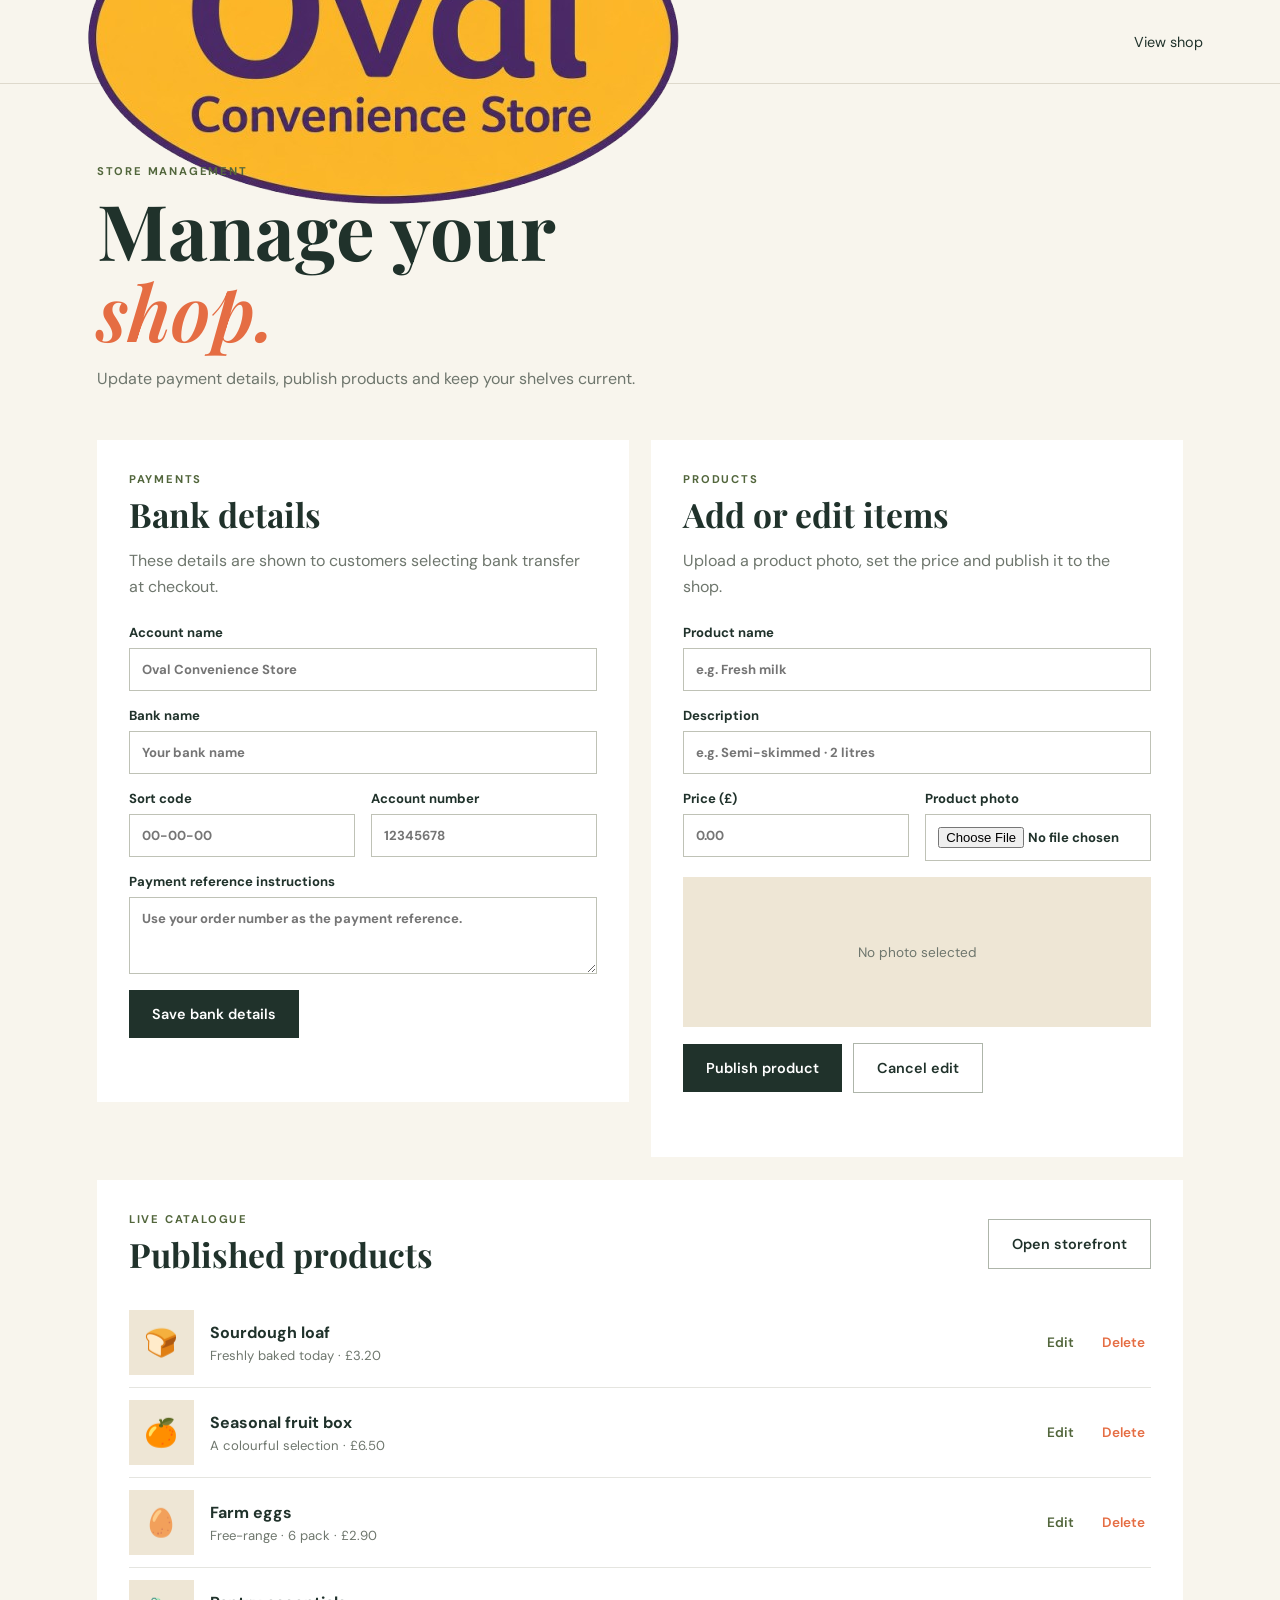
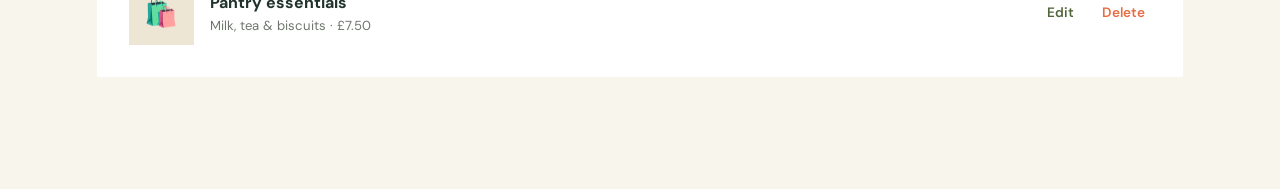
==== admin.html @ 6a3dcc47 "Add store admin and cart quantity controls" ====
<!doctype html>
<html lang="en">
<head>
  <meta charset="UTF-8"><meta name="viewport" content="width=device-width, initial-scale=1.0">
  <title>Admin | Oval Convenience Store</title>
  <link rel="preconnect" href="https://fonts.googleapis.com"><link rel="preconnect" href="https://fonts.gstatic.com" crossorigin>
  <link href="https://fonts.googleapis.com/css2?family=DM+Sans:wght@400;500;600;700&family=Playfair+Display:wght@600;700&display=swap" rel="stylesheet">
  <link rel="stylesheet" href="styles.css"><link rel="stylesheet" href="admin.css">
</head>
<body>
  <header class="site-header"><a class="brand" href="index.html" aria-label="Return to store"><img class="brand-logo" src="assets/oval-convenience-store-logo.png" alt="Oval Convenience Store"></a><nav><a href="index.html">View shop</a></nav></header>
  <main class="admin-page">
    <div class="admin-intro"><p class="eyebrow">STORE MANAGEMENT</p><h1>Manage your <em>shop.</em></h1><p>Update payment details, publish products and keep your shelves current.</p></div>
    <div class="admin-layout">
      <section class="admin-card"><p class="eyebrow">PAYMENTS</p><h2>Bank details</h2><p class="card-copy">These details are shown to customers selecting bank transfer at checkout.</p>
        <form id="bankForm" class="admin-form"><label>Account name<input id="accountName" required placeholder="Oval Convenience Store"></label><label>Bank name<input id="bankName" required placeholder="Your bank name"></label><div class="two-col"><label>Sort code<input id="sortCode" placeholder="00-00-00"></label><label>Account number<input id="accountNumber" placeholder="12345678"></label></div><label>Payment reference instructions<textarea id="paymentNote" rows="3" placeholder="Use your order number as the payment reference."></textarea></label><button class="button primary" type="submit">Save bank details</button><p class="form-status" id="bankStatus" role="status"></p></form>
      </section>
      <section class="admin-card"><p class="eyebrow">PRODUCTS</p><h2>Add or edit items</h2><p class="card-copy">Upload a product photo, set the price and publish it to the shop.</p>
        <form id="productForm" class="admin-form"><input id="productId" type="hidden"><label>Product name<input id="productName" required placeholder="e.g. Fresh milk"></label><label>Description<input id="productDetail" required placeholder="e.g. Semi-skimmed · 2 litres"></label><div class="two-col"><label>Price (£)<input id="productPrice" required type="number" min="0.01" step="0.01" placeholder="0.00"></label><label>Product photo<input id="productImage" type="file" accept="image/*"></label></div><div class="image-preview" id="imagePreview"><span>No photo selected</span></div><div class="admin-actions"><button class="button primary" type="submit" id="saveProduct">Publish product</button><button class="button secondary" type="button" id="cancelEdit" hidden>Cancel edit</button></div><p class="form-status" id="productStatus" role="status"></p></form>
      </section>
    </div>
    <section class="admin-card product-list-card"><div class="list-heading"><div><p class="eyebrow">LIVE CATALOGUE</p><h2>Published products</h2></div><a class="button secondary" href="index.html#shop">Open storefront</a></div><div class="admin-product-list" id="adminProductList"></div></section>
  </main><script src="admin.js"></script>
</body></html>
---- styles.css ----
:root{--ink:#20322b;--paper:#f8f5ed;--cream:#eee6d5;--olive:#52663c;--orange:#e56d43;--muted:#6e766d}*{box-sizing:border-box}body{margin:0;background:var(--paper);color:var(--ink);font:16px 'DM Sans',sans-serif}h1,h2{font-family:'Playfair Display',serif;margin:.25rem 0;line-height:1.05}h1{font-size:clamp(3rem,6vw,5.7rem)}h2{font-size:clamp(2.3rem,4vw,4rem)}em{color:var(--orange);font-weight:600}.site-header{height:84px;display:flex;align-items:center;justify-content:space-between;padding:0 6vw;border-bottom:1px solid #ded9cc}.brand{font-size:1.3rem;text-decoration:none;color:var(--ink);font-weight:700;letter-spacing:-1px}.brand span:last-child{font-weight:400}.brand-mark{display:inline-grid;place-items:center;width:27px;height:27px;background:var(--olive);color:white;border-radius:50%;font-family:Georgia;margin-right:5px}.site-header nav{display:flex;gap:2rem}.site-header nav a,.text-link{color:var(--ink);text-decoration:none;font-size:.9rem}.bag-button,.icon-button{border:0;background:none;color:var(--ink);font:inherit;cursor:pointer}.bag-button span{display:inline-grid;place-items:center;width:23px;height:23px;background:var(--ink);color:white;border-radius:50%;font-size:.75rem;margin-left:5px}.hero{min-height:570px;display:grid;grid-template-columns:1.05fr .95fr;overflow:hidden}.hero-copy{padding:13vh 7vw 7vh}.eyebrow{font-size:.7rem;font-weight:700;letter-spacing:1.8px;color:var(--olive);margin:0 0 .7rem}.hero-text{max-width:450px;font-size:1.1rem;line-height:1.65;margin:1.5rem 0}.hero-actions{display:flex;align-items:center;gap:2rem}.button{border:0;cursor:pointer;text-decoration:none;font:600 .9rem 'DM Sans';padding:15px 23px;display:inline-block}.primary{background:var(--ink);color:#fff}.text-link span{color:var(--orange);font-size:1.4rem;margin-left:.3rem}.delivery-note{font-size:.8rem;margin-top:2.8rem}.dot{width:8px;height:8px;background:#75a148;border-radius:50%;display:inline-block;margin-right:6px}.hero-art{background:#eacfac;position:relative;overflow:hidden;min-height:500px}.sun{position:absolute;width:330px;height:330px;border-radius:50%;background:#f4dfbd;right:9%;top:13%}.bag{width:250px;height:245px;background:#d79963;position:absolute;left:28%;bottom:6%;transform:rotate(-4deg);box-shadow:12px 12px 0 #c28355}.bag-handle{position:absolute;width:145px;height:90px;border:15px solid #ba794a;border-bottom:0;border-radius:90px 90px 0 0;top:-68px;left:52px}.bag-label{position:absolute;top:88px;left:47px;width:155px;padding:14px;text-align:center;background:#f5ead5;color:var(--olive);font-family:Georgia;font-weight:bold;line-height:1.1}.bag-label small{font:700 8px 'DM Sans';letter-spacing:2px}.produce{position:absolute;z-index:2}.pear{left:21%;bottom:48%;font-size:100px;color:#9daa53}.orange{left:58%;bottom:43%;font-size:90px;color:#e87b35}.bread{left:16%;bottom:36%;font-size:105px;color:#ce8447;transform:rotate(-25deg)}.herb{left:60%;bottom:60%;font-size:95px;color:#66833e}.leaf{position:absolute;color:#829349;font-size:80px}.leaf-a{right:8%;top:4%}.leaf-b{left:3%;bottom:4%;color:#b46d42}.benefits{padding:2rem 7vw;background:var(--ink);color:#f8f5ed;display:grid;grid-template-columns:repeat(3,1fr);gap:2rem}.benefits div{display:flex;gap:1.2rem}.benefits span{color:#e3a26a;font-family:Georgia}.benefits p{font-size:.8rem;line-height:1.5;margin:0}.benefits strong{display:block;font-size:.9rem}.shop-section{padding:7rem 7vw}.section-heading{display:flex;justify-content:space-between;align-items:end;margin-bottom:2.5rem}.section-heading>p{color:var(--muted);font-size:.9rem}.product-grid{display:grid;grid-template-columns:repeat(4,1fr);gap:1.4rem}.product{background:#fff;padding:0 0 1.15rem}.product-image{height:180px;display:grid;place-items:center;font-size:5rem}.product:nth-child(1) .product-image{background:#ebe4c7}.product:nth-child(2) .product-image{background:#eed4c2}.product:nth-child(3) .product-image{background:#dce5d4}.product:nth-child(4) .product-image{background:#e8d4aa}.product-info{padding:1.1rem 1.1rem .4rem;display:flex;justify-content:space-between;align-items:start}.product-info h3{font-size:1rem;margin:0}.product-info p{font-size:.78rem;color:var(--muted);margin:.25rem 0}.add{margin:0 1.1rem;border:1px solid #b7bcb2;background:transparent;width:calc(100% - 2.2rem);padding:9px;color:var(--ink);font-weight:600;cursor:pointer}.how-section{background:var(--cream);padding:7rem;display:grid;grid-template-columns:1fr 1fr;gap:7rem}.how-section ol{list-style:none;padding:0;margin:0}.how-section li{display:flex;gap:1.2rem;padding:1.2rem 0;border-top:1px solid #cfc3ad}.how-section li:last-child{border-bottom:1px solid #cfc3ad}.how-section li>span{font-family:Georgia;color:var(--orange);font-size:1.4rem}.how-section strong{font-size:1.1rem}.how-section p{color:var(--muted);font-size:.9rem;margin:.35rem 0}.postcode-section{padding:7rem;display:grid;grid-template-columns:1fr 1fr;gap:7rem}.postcode-section>div>p:last-child{color:var(--muted);max-width:420px;line-height:1.6}.postcode-section form{align-self:center}.postcode-section label{font-size:.85rem;font-weight:600;display:block;margin-bottom:.5rem}.postcode-section form>div{display:flex}.postcode-section input,select{width:100%;font:inherit;padding:14px;border:1px solid #bfc2b6;background:#fff}.postcode-section button{white-space:nowrap}#postcodeResult{min-height:20px;font-size:.85rem;color:var(--olive);font-weight:600}footer{background:#d6b38a;padding:3rem 7vw;display:flex;justify-content:space-between;align-items:center}footer p{font-size:.78rem}.cart-panel{position:fixed;z-index:5;right:0;top:0;height:100vh;width:min(420px,100%);background:#fff;padding:1.7rem;transform:translateX(100%);transition:.3s;display:flex;flex-direction:column}.cart-panel.open{transform:none}.overlay{position:fixed;inset:0;background:#18241daa;z-index:4;opacity:0;visibility:hidden;transition:.3s}.overlay.open{opacity:1;visibility:visible}.cart-head{display:flex;justify-content:space-between;align-items:center;border-bottom:1px solid #ddd;padding-bottom:1rem}.cart-head h2{font-size:2rem}.icon-button{font-size:2rem}.cart-items{flex:1;overflow:auto}.empty{color:var(--muted);margin-top:2rem}.cart-item{display:flex;justify-content:space-between;padding:1rem 0;border-bottom:1px solid #eee}.cart-item small{color:var(--muted)}.remove{border:0;background:none;color:var(--orange);cursor:pointer}.cart-bottom{border-top:1px solid #ddd;padding-top:1rem}.total,.checkout-summary{display:flex;justify-content:space-between;font-size:1.1rem}.delivery-charge,.secure-note{font-size:.75rem;color:var(--muted)}.full{width:100%;margin-top:.8rem}dialog{border:0;padding:2.3rem;width:min(580px,calc(100% - 30px));color:var(--ink);box-shadow:0 20px 70px #0006;position:relative}dialog::backdrop{background:#18241daa}.dialog-close{position:absolute;right:1rem;top:.5rem}.checkout-title{margin-bottom:1.4rem}.checkout-title h2{font-size:2.5rem}#checkoutForm label{display:block;font-size:.8rem;font-weight:600;margin-bottom:1rem}#checkoutForm input,#checkoutForm select{display:block;margin-top:.45rem}.form-grid{display:grid;grid-template-columns:1fr 1fr;gap:1rem}.form-grid label{min-width:0}fieldset{border:0;padding:0;margin:1rem 0}legend{font-size:.8rem;font-weight:600;margin-bottom:.7rem}.payment{border:1px solid #d5d8d1;padding:.8rem;display:flex!important;align-items:center;gap:.8rem;margin-bottom:.5rem!important;cursor:pointer}.payment.selected{border:2px solid var(--olive);background:#f4f7ef}.payment input{width:auto!important;margin:0!important;accent-color:var(--olive)}.payment>span{font-size:1.2rem;color:var(--olive)}.payment small{display:block;font-weight:400;color:var(--muted);margin-top:.15rem}.checkout-summary{border-top:1px solid #ddd;padding-top:1rem}.toast{position:fixed;bottom:25px;left:50%;transform:translate(-50%,100px);background:var(--ink);color:white;padding:14px 20px;z-index:10;transition:.3s;opacity:0}.toast.show{transform:translate(-50%,0);opacity:1}@media(max-width:760px){.site-header{padding:0 5vw}.site-header nav{display:none}.hero,.how-section,.postcode-section{grid-template-columns:1fr}.hero-copy,.shop-section,.how-section,.postcode-section{padding:4rem 6vw}.hero-art{min-height:380px}.benefits{grid-template-columns:1fr;padding:2rem 6vw}.product-grid{grid-template-columns:repeat(2,1fr);gap:.8rem}.product-image{height:130px}.section-heading{display:block}.how-section,.postcode-section{gap:3rem}footer{padding:2rem 6vw;display:block}footer p{margin-top:1.5rem}.postcode-section form>div{display:block}.postcode-section button{width:100%;margin-top:.5rem}.form-grid{grid-template-columns:1fr}}
---- admin.css ----
.admin-page{max-width:1240px;margin:0 auto;padding:5rem 6vw 7rem}.admin-intro{max-width:620px;margin-bottom:3rem}.admin-intro>p:last-child,.card-copy{color:var(--muted);line-height:1.6}.admin-layout{display:grid;grid-template-columns:1fr 1fr;gap:1.4rem;align-items:start}.admin-card{background:#fff;padding:2rem}.admin-card h2{font-size:2.1rem}.admin-form{margin-top:1.5rem}.admin-form label{display:block;font-size:.82rem;font-weight:700;margin-bottom:1rem}.admin-form input,.admin-form textarea{display:block;width:100%;margin-top:.45rem;padding:12px;border:1px solid #bfc2b6;background:#fff;font:inherit;color:var(--ink)}.admin-form textarea{resize:vertical}.two-col{display:grid;grid-template-columns:1fr 1fr;gap:1rem}.image-preview{height:150px;background:var(--cream);display:grid;place-items:center;overflow:hidden;color:var(--muted);font-size:.85rem;margin-bottom:1rem}.image-preview img{width:100%;height:100%;object-fit:cover}.admin-actions{display:flex;gap:.7rem;align-items:center}.secondary{border:1px solid #aeb5aa;background:transparent;color:var(--ink)}.form-status{min-height:1.2rem;margin:.8rem 0 0;color:var(--olive);font-size:.85rem;font-weight:600}.product-list-card{margin-top:1.4rem}.list-heading{display:flex;justify-content:space-between;align-items:center;margin-bottom:1.4rem}.admin-product-list{display:grid;gap:.75rem}.admin-product{display:grid;grid-template-columns:65px 1fr auto auto;gap:1rem;align-items:center;border-top:1px solid #e5e5e0;padding-top:.75rem}.admin-product:first-child{border-top:0}.admin-product img,.admin-product .placeholder{width:65px;height:65px;object-fit:cover;background:var(--cream);display:grid;place-items:center;font-size:1.7rem}.admin-product h3{margin:0;font-size:1rem}.admin-product p{margin:.2rem 0 0;color:var(--muted);font-size:.82rem}.edit-product,.delete-product{background:none;border:0;color:var(--olive);font:600 .85rem 'DM Sans';cursor:pointer}.delete-product{color:var(--orange)}@media(max-width:760px){.admin-page{padding:3.5rem 6vw}.admin-layout{grid-template-columns:1fr}.two-col{grid-template-columns:1fr}.admin-product{grid-template-columns:55px 1fr auto}.admin-product .delete-product{grid-column:2/4;text-align:left;padding:0}.list-heading{align-items:flex-start;gap:1rem;flex-direction:column}}
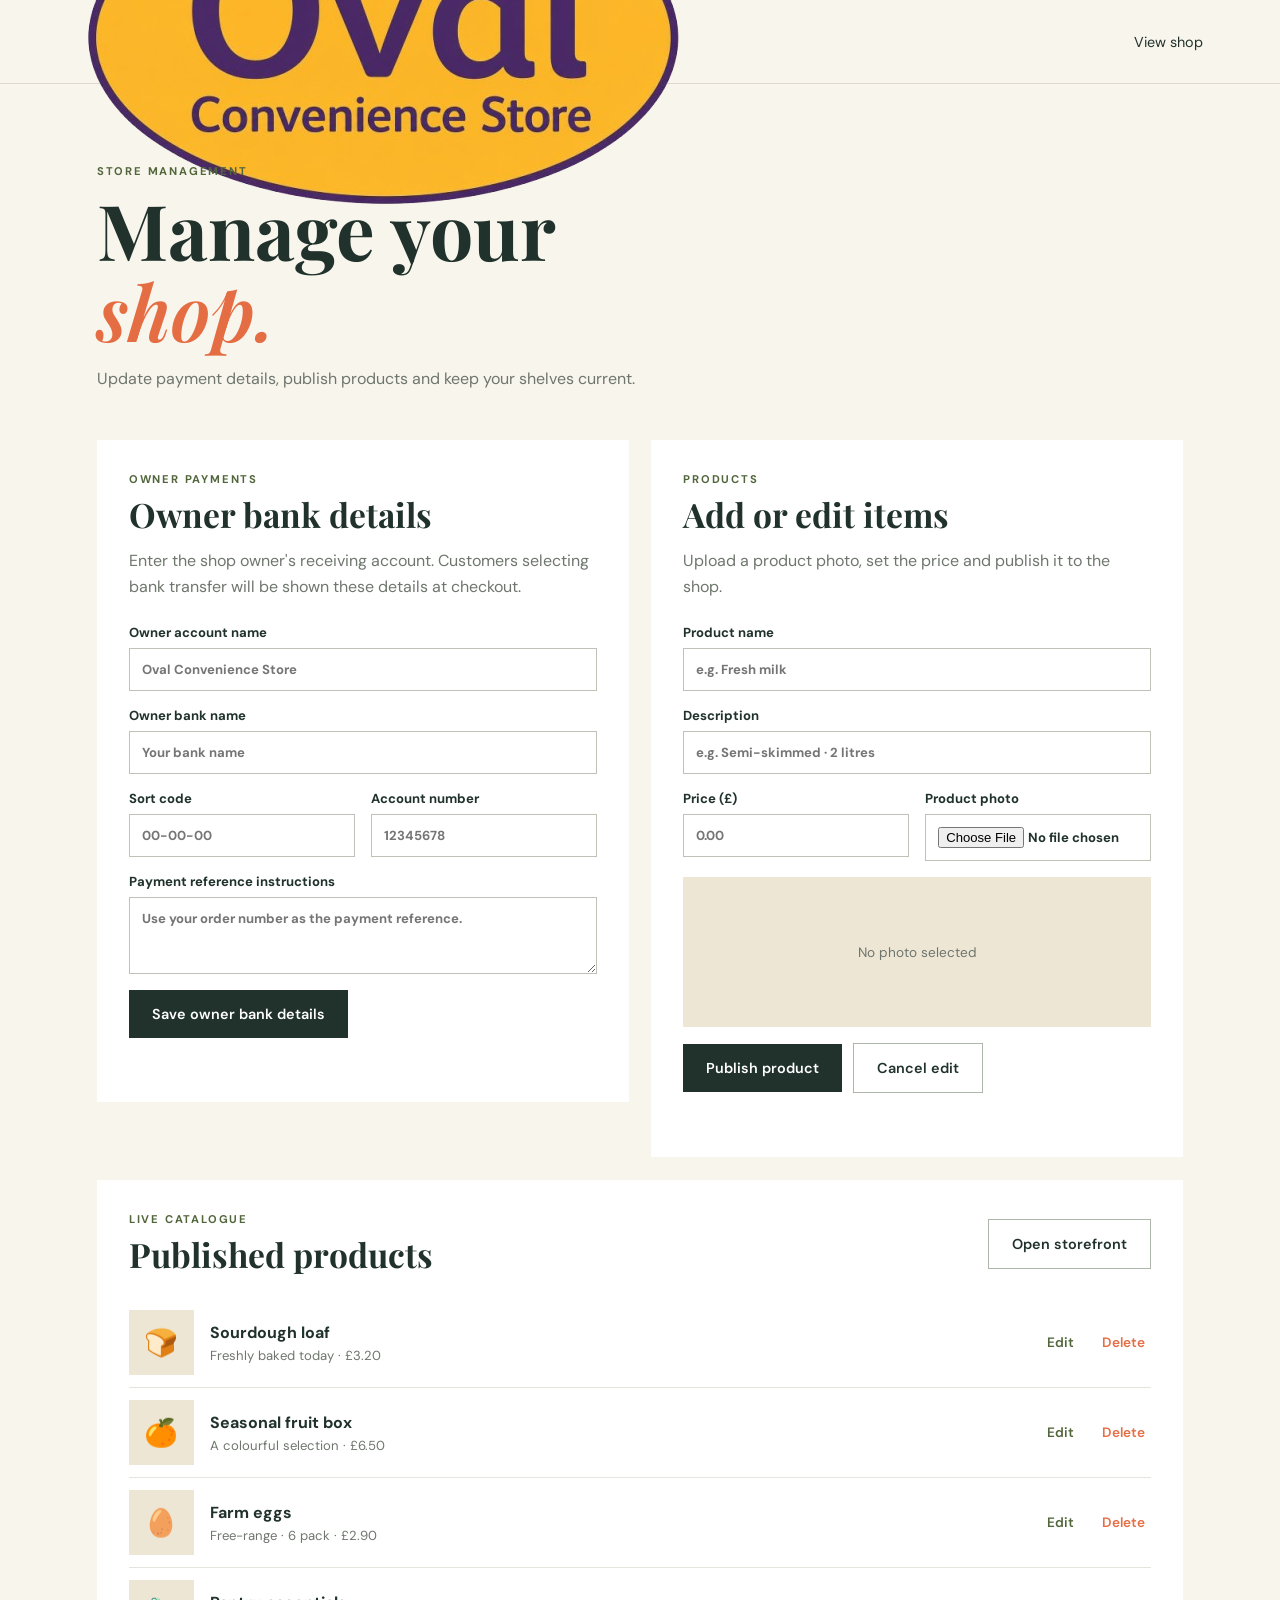
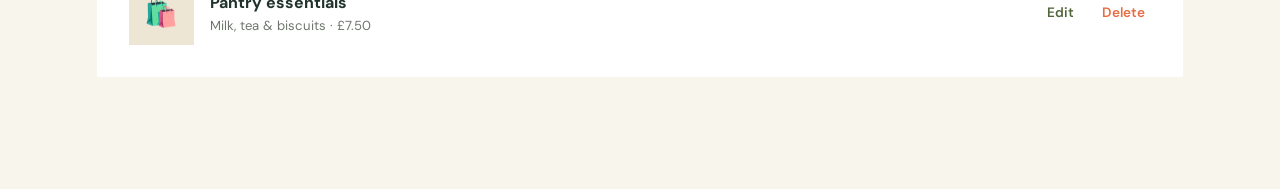
==== commit b9c9d17d: "Show quantity controls on product cards" ====
--- a/admin.html
+++ b/admin.html
@@ -12,8 +12,8 @@
   <main class="admin-page">
     <div class="admin-intro"><p class="eyebrow">STORE MANAGEMENT</p><h1>Manage your <em>shop.</em></h1><p>Update payment details, publish products and keep your shelves current.</p></div>
     <div class="admin-layout">
-      <section class="admin-card"><p class="eyebrow">PAYMENTS</p><h2>Bank details</h2><p class="card-copy">These details are shown to customers selecting bank transfer at checkout.</p>
-        <form id="bankForm" class="admin-form"><label>Account name<input id="accountName" required placeholder="Oval Convenience Store"></label><label>Bank name<input id="bankName" required placeholder="Your bank name"></label><div class="two-col"><label>Sort code<input id="sortCode" placeholder="00-00-00"></label><label>Account number<input id="accountNumber" placeholder="12345678"></label></div><label>Payment reference instructions<textarea id="paymentNote" rows="3" placeholder="Use your order number as the payment reference."></textarea></label><button class="button primary" type="submit">Save bank details</button><p class="form-status" id="bankStatus" role="status"></p></form>
+      <section class="admin-card"><p class="eyebrow">OWNER PAYMENTS</p><h2>Owner bank details</h2><p class="card-copy">Enter the shop owner's receiving account. Customers selecting bank transfer will be shown these details at checkout.</p>
+        <form id="bankForm" class="admin-form"><label>Owner account name<input id="accountName" required placeholder="Oval Convenience Store"></label><label>Owner bank name<input id="bankName" required placeholder="Your bank name"></label><div class="two-col"><label>Sort code<input id="sortCode" placeholder="00-00-00"></label><label>Account number<input id="accountNumber" placeholder="12345678"></label></div><label>Payment reference instructions<textarea id="paymentNote" rows="3" placeholder="Use your order number as the payment reference."></textarea></label><button class="button primary" type="submit">Save owner bank details</button><p class="form-status" id="bankStatus" role="status"></p></form>
       </section>
       <section class="admin-card"><p class="eyebrow">PRODUCTS</p><h2>Add or edit items</h2><p class="card-copy">Upload a product photo, set the price and publish it to the shop.</p>
         <form id="productForm" class="admin-form"><input id="productId" type="hidden"><label>Product name<input id="productName" required placeholder="e.g. Fresh milk"></label><label>Description<input id="productDetail" required placeholder="e.g. Semi-skimmed · 2 litres"></label><div class="two-col"><label>Price (£)<input id="productPrice" required type="number" min="0.01" step="0.01" placeholder="0.00"></label><label>Product photo<input id="productImage" type="file" accept="image/*"></label></div><div class="image-preview" id="imagePreview"><span>No photo selected</span></div><div class="admin-actions"><button class="button primary" type="submit" id="saveProduct">Publish product</button><button class="button secondary" type="button" id="cancelEdit" hidden>Cancel edit</button></div><p class="form-status" id="productStatus" role="status"></p></form>
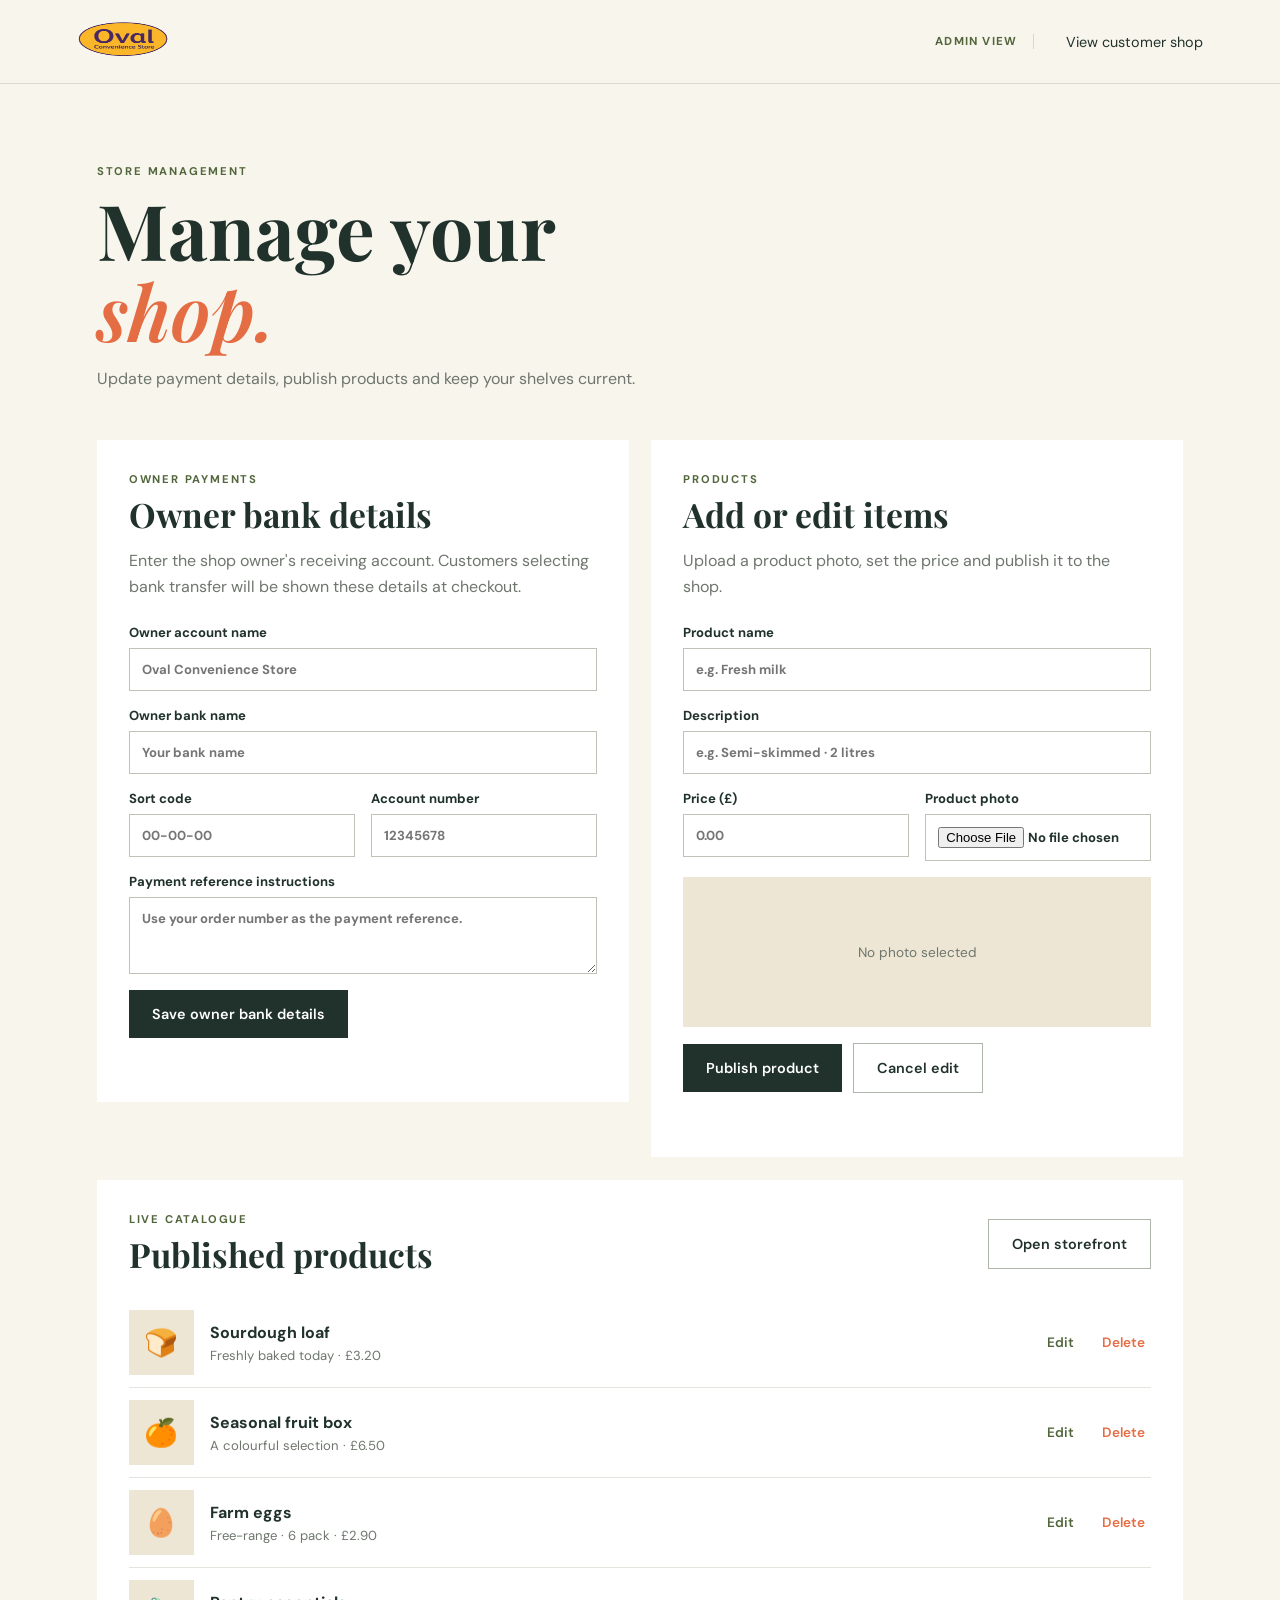
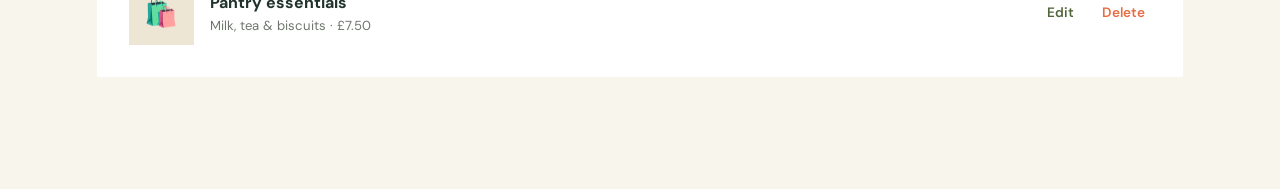
==== commit d60ed548: "Separate customer and admin views" ====
--- a/admin.html
+++ b/admin.html
@@ -8,7 +8,7 @@
   <link rel="stylesheet" href="styles.css"><link rel="stylesheet" href="admin.css">
 </head>
 <body>
-  <header class="site-header"><a class="brand" href="index.html" aria-label="Return to store"><img class="brand-logo" src="assets/oval-convenience-store-logo.png" alt="Oval Convenience Store"></a><nav><a href="index.html">View shop</a></nav></header>
+  <header class="site-header admin-header"><a class="brand" href="admin.html" aria-label="Oval Convenience Store administration"><img class="brand-logo" src="assets/oval-convenience-store-logo.png" alt="Oval Convenience Store"></a><nav><span class="admin-view-label">Admin view</span><a href="index.html">View customer shop</a></nav></header>
   <main class="admin-page">
     <div class="admin-intro"><p class="eyebrow">STORE MANAGEMENT</p><h1>Manage your <em>shop.</em></h1><p>Update payment details, publish products and keep your shelves current.</p></div>
     <div class="admin-layout">
--- a/admin.css
+++ b/admin.css
@@ -1 +1 @@
-.admin-page{max-width:1240px;margin:0 auto;padding:5rem 6vw 7rem}.admin-intro{max-width:620px;margin-bottom:3rem}.admin-intro>p:last-child,.card-copy{color:var(--muted);line-height:1.6}.admin-layout{display:grid;grid-template-columns:1fr 1fr;gap:1.4rem;align-items:start}.admin-card{background:#fff;padding:2rem}.admin-card h2{font-size:2.1rem}.admin-form{margin-top:1.5rem}.admin-form label{display:block;font-size:.82rem;font-weight:700;margin-bottom:1rem}.admin-form input,.admin-form textarea{display:block;width:100%;margin-top:.45rem;padding:12px;border:1px solid #bfc2b6;background:#fff;font:inherit;color:var(--ink)}.admin-form textarea{resize:vertical}.two-col{display:grid;grid-template-columns:1fr 1fr;gap:1rem}.image-preview{height:150px;background:var(--cream);display:grid;place-items:center;overflow:hidden;color:var(--muted);font-size:.85rem;margin-bottom:1rem}.image-preview img{width:100%;height:100%;object-fit:cover}.admin-actions{display:flex;gap:.7rem;align-items:center}.secondary{border:1px solid #aeb5aa;background:transparent;color:var(--ink)}.form-status{min-height:1.2rem;margin:.8rem 0 0;color:var(--olive);font-size:.85rem;font-weight:600}.product-list-card{margin-top:1.4rem}.list-heading{display:flex;justify-content:space-between;align-items:center;margin-bottom:1.4rem}.admin-product-list{display:grid;gap:.75rem}.admin-product{display:grid;grid-template-columns:65px 1fr auto auto;gap:1rem;align-items:center;border-top:1px solid #e5e5e0;padding-top:.75rem}.admin-product:first-child{border-top:0}.admin-product img,.admin-product .placeholder{width:65px;height:65px;object-fit:cover;background:var(--cream);display:grid;place-items:center;font-size:1.7rem}.admin-product h3{margin:0;font-size:1rem}.admin-product p{margin:.2rem 0 0;color:var(--muted);font-size:.82rem}.edit-product,.delete-product{background:none;border:0;color:var(--olive);font:600 .85rem 'DM Sans';cursor:pointer}.delete-product{color:var(--orange)}@media(max-width:760px){.admin-page{padding:3.5rem 6vw}.admin-layout{grid-template-columns:1fr}.two-col{grid-template-columns:1fr}.admin-product{grid-template-columns:55px 1fr auto}.admin-product .delete-product{grid-column:2/4;text-align:left;padding:0}.list-heading{align-items:flex-start;gap:1rem;flex-direction:column}}
+.admin-page{max-width:1240px;margin:0 auto;padding:5rem 6vw 7rem}.admin-header .brand-logo{width:92px;height:42px}.admin-header nav{align-items:center}.admin-view-label{font-size:.72rem;font-weight:700;letter-spacing:1.2px;text-transform:uppercase;color:var(--olive);padding-right:1rem;border-right:1px solid #d7d8d0}.admin-intro{max-width:620px;margin-bottom:3rem}.admin-intro>p:last-child,.card-copy{color:var(--muted);line-height:1.6}.admin-layout{display:grid;grid-template-columns:1fr 1fr;gap:1.4rem;align-items:start}.admin-card{background:#fff;padding:2rem}.admin-card h2{font-size:2.1rem}.admin-form{margin-top:1.5rem}.admin-form label{display:block;font-size:.82rem;font-weight:700;margin-bottom:1rem}.admin-form input,.admin-form textarea{display:block;width:100%;margin-top:.45rem;padding:12px;border:1px solid #bfc2b6;background:#fff;font:inherit;color:var(--ink)}.admin-form textarea{resize:vertical}.two-col{display:grid;grid-template-columns:1fr 1fr;gap:1rem}.image-preview{height:150px;background:var(--cream);display:grid;place-items:center;overflow:hidden;color:var(--muted);font-size:.85rem;margin-bottom:1rem}.image-preview img{width:100%;height:100%;object-fit:cover}.admin-actions{display:flex;gap:.7rem;align-items:center}.secondary{border:1px solid #aeb5aa;background:transparent;color:var(--ink)}.form-status{min-height:1.2rem;margin:.8rem 0 0;color:var(--olive);font-size:.85rem;font-weight:600}.product-list-card{margin-top:1.4rem}.list-heading{display:flex;justify-content:space-between;align-items:center;margin-bottom:1.4rem}.admin-product-list{display:grid;gap:.75rem}.admin-product{display:grid;grid-template-columns:65px 1fr auto auto;gap:1rem;align-items:center;border-top:1px solid #e5e5e0;padding-top:.75rem}.admin-product:first-child{border-top:0}.admin-product img,.admin-product .placeholder{width:65px;height:65px;object-fit:cover;background:var(--cream);display:grid;place-items:center;font-size:1.7rem}.admin-product h3{margin:0;font-size:1rem}.admin-product p{margin:.2rem 0 0;color:var(--muted);font-size:.82rem}.edit-product,.delete-product{background:none;border:0;color:var(--olive);font:600 .85rem 'DM Sans';cursor:pointer}.delete-product{color:var(--orange)}@media(max-width:760px){.admin-page{padding:3.5rem 6vw}.admin-header nav{gap:.7rem}.admin-view-label{display:none}.admin-layout{grid-template-columns:1fr}.two-col{grid-template-columns:1fr}.admin-product{grid-template-columns:55px 1fr auto}.admin-product .delete-product{grid-column:2/4;text-align:left;padding:0}.list-heading{align-items:flex-start;gap:1rem;flex-direction:column}}
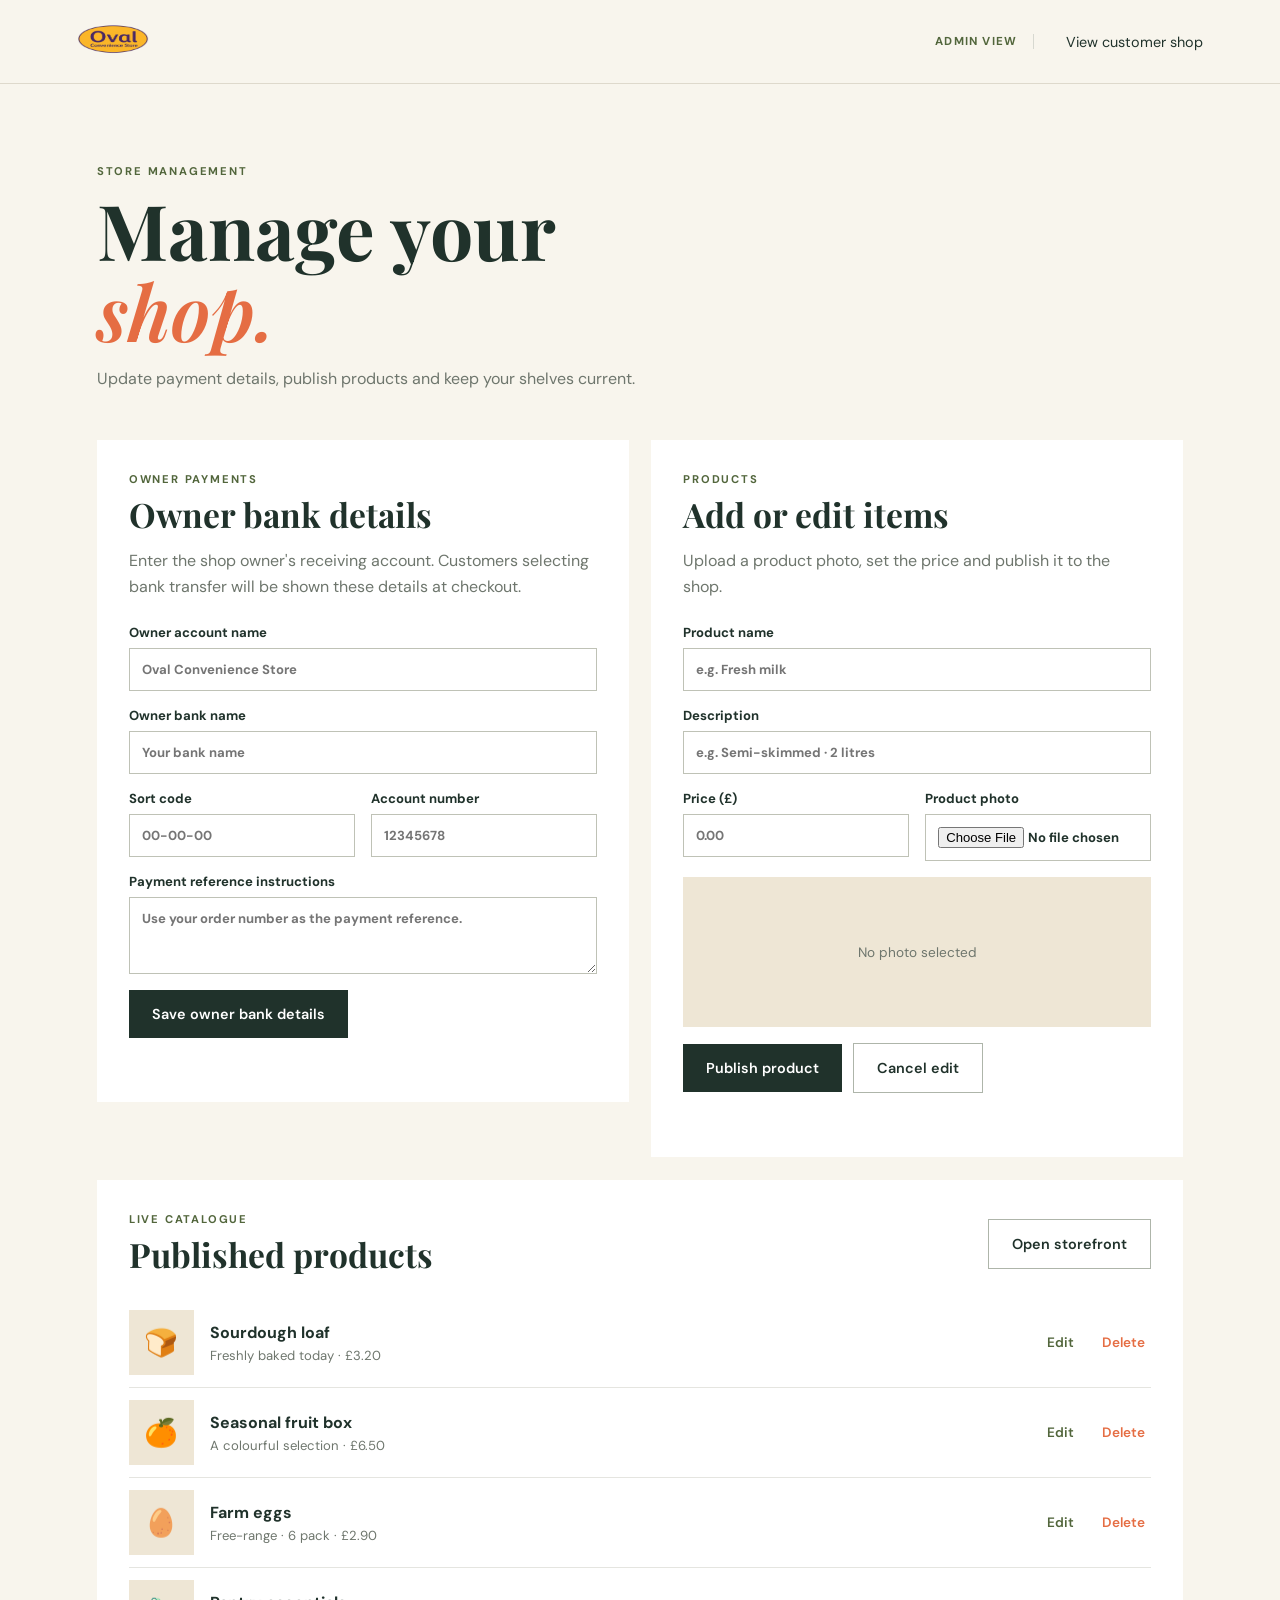
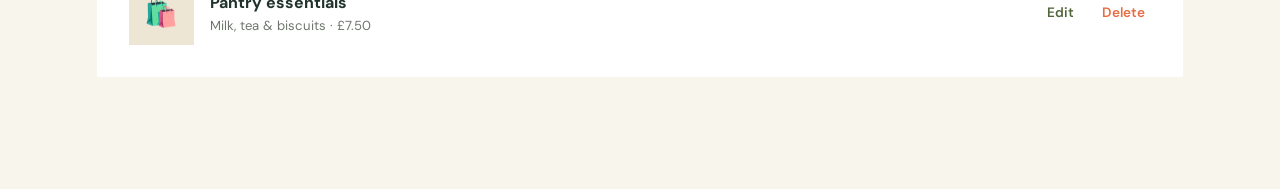
==== commit 743c8ec3: "Force separate customer and admin styling" ====
--- a/admin.html
+++ b/admin.html
@@ -5,10 +5,10 @@
   <title>Admin | Oval Convenience Store</title>
   <link rel="preconnect" href="https://fonts.googleapis.com"><link rel="preconnect" href="https://fonts.gstatic.com" crossorigin>
   <link href="https://fonts.googleapis.com/css2?family=DM+Sans:wght@400;500;600;700&family=Playfair+Display:wght@600;700&display=swap" rel="stylesheet">
-  <link rel="stylesheet" href="styles.css"><link rel="stylesheet" href="admin.css">
+  <link rel="stylesheet" href="styles.css?v=20260731-admin"><link rel="stylesheet" href="admin.css?v=20260731-small-logo">
 </head>
 <body>
-  <header class="site-header admin-header"><a class="brand" href="admin.html" aria-label="Oval Convenience Store administration"><img class="brand-logo" src="assets/oval-convenience-store-logo.png" alt="Oval Convenience Store"></a><nav><span class="admin-view-label">Admin view</span><a href="index.html">View customer shop</a></nav></header>
+  <header class="site-header admin-header"><a class="brand" href="admin.html" aria-label="Oval Convenience Store administration"><img class="brand-logo" style="width:72px;height:34px" src="assets/oval-convenience-store-logo.png" alt="Oval Convenience Store"></a><nav><span class="admin-view-label">Admin view</span><a href="index.html">View customer shop</a></nav></header>
   <main class="admin-page">
     <div class="admin-intro"><p class="eyebrow">STORE MANAGEMENT</p><h1>Manage your <em>shop.</em></h1><p>Update payment details, publish products and keep your shelves current.</p></div>
     <div class="admin-layout">
